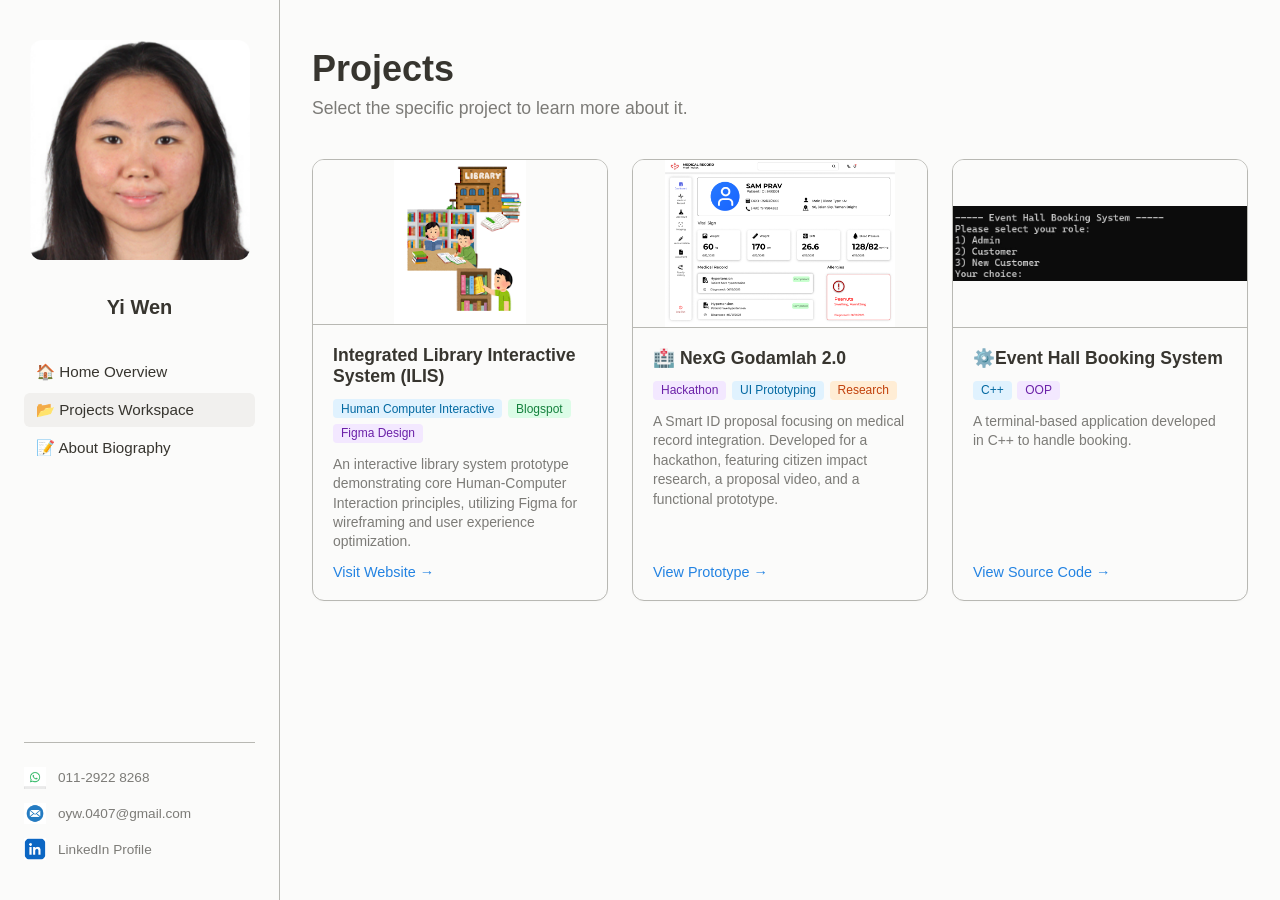
==== oyw-portfolio/project_page.html @ d90807b6 "Add files via upload" ====
<!DOCTYPE html>
<html lang="en">

<head>
    <meta charset="UTF-8">
    <meta name="viewport" content="width=device-width, initial-scale=1.0">
    <meta name="description" content="Personal engineering and development projects dashboard catalog.">
    <title>Projects | Portfolio Dashboard</title>
    <link rel="stylesheet" href="css/style.css">
</head>

<body>

    <div class="app-container">

        <aside class="sidebar">
            <div class="profile-card">
                <img src="image/profile.png" alt="Yi Wen Profile Photo" class="profile-pic" width="100" height="100"
                    loading="eager">
                <h2 class="profile-name">Yi Wen</h2>
            </div>

            <nav aria-label="Dashboard Navigation">
                <ul class="sidebar-menu">
                    <li><a href="main_page.html" class="menu-item">🏠 Home Overview</a></li>
                    <li><a href="project_page.html" class="menu-item active">📂 Projects Workspace</a></li>
                    <li><a href="biography_page.html" class="menu-item">📝 About Biography</a></li>
                </ul>
            </nav>

            <div class="contact-box">
                <a href="https://wa.me/601129228268" target="_blank" rel="noopener noreferrer" class="contact-row">
                    <img src="image/ws.png" alt="WhatsApp" class="contact-icon" width="20" height="20">
                    011-2922 8268
                </a>

                <a href="mailto:oyw.0407@gmail.com" class="contact-row">
                    <img src="image/mail.png" alt="Email" class="contact-icon" width="20" height="20">
                    oyw.0407@gmail.com
                </a>

                <a href="https://www.linkedin.com/in/yi-wen-ong-744994357/" target="_blank" rel="noopener noreferrer"
                    class="contact-row">
                    <img src="image/linkedin.png" alt="LinkedIn" class="contact-icon" width="20" height="20">
                    LinkedIn Profile
                </a>
            </div>
        </aside>

        <main class="main-viewport">
            <h1 class="heading-main">Projects</h1>
            <p class="subheading-main">Select the specific project to learn more about it.</p>

            <div class="showcase-grid">

                <!-- PROJECT 1: HCI project -->
                <article class="display-card" onclick="revealProject('Human Interactive Project.')">

                    <img src="image/library.png" alt="Hydrochloric Acid Blog Preview" class="card-image" loading="lazy">

                    <div class="card-content">
                        <h3 class="card-heading">Integrated Library Interactive System (ILIS)</h3>
                        <div class="tag-container">
                            <span class="badge-tag blue">Human Computer Interactive</span>
                            <span class="badge-tag green">Blogspot</span>
                            <span class="badge-tag purple">Figma Design</span>
                        </div>
                        <p class="card-summary">An interactive library system prototype demonstrating core
                            Human-Computer Interaction principles, utilizing Figma for wireframing and user experience
                            optimization.</p>

                        <!-- Added stopPropagation so clicking the link doesn't open the modal -->
                        <a href="https://hydrochloric-acid-g4.blogspot.com/" target="_blank" rel="noopener noreferrer"
                            onclick="event.stopPropagation()"
                            style="margin-top: auto; color: var(--interactive-blue); font-weight: 500; font-size: 0.9rem; text-decoration: none;">
                            Visit Website &rarr;
                        </a>
                    </div>
                </article>

                <!-- NexG Godamlah Hackathon Project -->
                <article class="display-card"
                    onclick="revealProject('NexG Godamlah 2.0 Smart ID', 'Hackathon, Prototyping, Healthcare UI')">

                    <!-- Remember to take a screenshot of your Figma dashboard! -->
                    <img src="image/MedicalRecord.png" alt="NexG Smart ID Figma Prototype" class="card-image"
                        width="300" height="168" loading="lazy">

                    <div class="card-content">
                        <h3 class="card-heading">🏥 NexG Godamlah 2.0</h3>

                        <div class="tag-container">
                            <span class="badge-tag purple">Hackathon</span>
                            <span class="badge-tag blue">UI Prototyping</span>
                            <span class="badge-tag orange">Research</span>
                        </div>

                        <p class="card-summary">A Smart ID proposal focusing on medical record integration. Developed
                            for a hackathon, featuring citizen impact research, a proposal video, and a functional
                            prototype.</p>

                        <!-- Direct link to your Figma Prototype -->
                        <a href="https://www.figma.com/proto/xauPd2Qvo9ei1VmjIHSFUV/Medical-Dashboard-Design--Community-?node-id=46-20&p=f&t=UVf7LqsZNd3njloR-0&scaling=min-zoom&content-scaling=fixed&page-id=0%3A1&starting-point-node-id=46%3A20"
                            target="_blank" rel="noopener noreferrer" onclick="event.stopPropagation()"
                            style="margin-top: auto; color: var(--interactive-blue); font-weight: 500; font-size: 0.9rem; text-decoration: none;">
                            View Prototype &rarr;
                        </a>
                    </div>
                </article>

                <!-- C++ Project -->
                <article class="display-card" onclick="revealProject('EventHallBooking', 'C++')">

                    <img src="image/eventhall.jpg" alt="C++ Terminal Output Preview" class="card-image" width="300"
                        height="168" loading="lazy">

                    <div class="card-content">
                        <h3 class="card-heading">⚙️Event Hall Booking System</h3>
                        <div class="tag-container">
                            <span class="badge-tag blue">C++</span>
                            <span class="badge-tag purple">OOP</span>
                        </div>
                        <p class="card-summary">A terminal-based application developed in C++ to handle booking.</p>

                        <a href="https://github.com/yiwen04/EventHallBookingSystem" target="_blank"
                            rel="noopener noreferrer" onclick="event.stopPropagation()"
                            style="margin-top: auto; color: var(--interactive-blue); font-weight: 500; font-size: 0.9rem; text-decoration: none;">
                            View Source Code &rarr;
                        </a>
                    </div>
                </article>

            </div>
        </main>
    </div>

</body>

</html>
---- oyw-portfolio/css/style.css ----
/* 1. COLOR UTILITIES & SYSTEM RESET */
:root {
    --dash-bg: #fbfbfa;
    --sidebar-bg: #fbfbfa;
    --text-main: #37352f;
    --text-muted: #7c7b77;
    --border-subtle: #b8b8b3;
    --hover-state: #f1f0ee;
    --interactive-blue: #2383e2;

    /* Category Tag Colors */
    --tag-blue-bg: #e0f2fe;
    --tag-blue-txt: #0369a1;
    --tag-purple-bg: #f3e8ff;
    --tag-purple-txt: #6b21a8;
    --tag-orange-bg: #ffedd5;
    --tag-orange-txt: #c2410c;
    --tag-green-bg: #dcfce7;
    --tag-green-txt: #15803d;
}

* {
    margin: 0;
    padding: 0;
    box-sizing: border-box;
}

body {
    font-family: -apple-system, BlinkMacSystemFont, "Segoe UI", Helvetica, Arial, sans-serif;
    color: var(--text-main);
    background-color: var(--dash-bg);
    display: flex;
    min-height: 100vh;
}

/* 2. TWO-COLUMN DASHBOARD GRID SYSTEM */
.app-container {
    display: grid;
    grid-template-columns: 1fr;
    width: 100%;
}

@media (min-width: 768px) {
    .app-container {
        /* Splitting: Left Panel (280px static) | Right Content Panel (Fluid) */
        grid-template-columns: 280px 1fr;
    }
}

/* == MAIN PAGE STYLES (main.html) ==*/
.home-body {
    display: block;
    /* Overrides the flex display used for the dashboard layout */
    background-color: var(--dash-bg);
}

header {
    background-color: #ffffff;
    text-align: center;
    border-bottom: 1px solid var(--border-subtle);
}

.top-banner {
    width: auto;
    max-width: 100%;
    height: 200px;
    object-fit: contain;
    margin: 0 auto;
    display: block;
}

@media (min-width: 768px) {
    .top-banner {
        height: 280px;
    }
}

.home-wrapper {
    max-width: 1100px;
    margin: 0 auto;
    padding: 2rem;
}

.portfolio-title {
    font-size: 2.5rem;
    font-weight: 700;
    margin-bottom: 2rem;
    color: var(--text-main);
}

/* Master 2-Column Layout for Home */
.home-layout {
    display: grid;
    grid-template-columns: 1fr;
    gap: 3rem;
}

@media (min-width: 768px) {
    .home-layout {
        grid-template-columns: 250px 1fr;
        gap: 4rem;
    }
}

/* Left Column Styles */
.profile-pic {
    width: 100%;
    max-width: 220px;
    height: auto;
    aspect-ratio: 1 / 1;
    border-radius: 12px;
    object-fit: cover;
    margin-bottom: 2rem;
}

.profile-name {
    font-size: 1.25rem;
    font-weight: 700;
    margin-bottom: 0.25rem;
}

.home-contact-block h2 {
    font-size: 1.25rem;
    border-bottom: 1px solid var(--border-subtle);
    padding-bottom: 0.5rem;
    margin-bottom: 1rem;
}

.contact-list {
    list-style: none;
    color: var(--text-main);
    font-size: 0.95rem;
    line-height: 2;
}

.contact-list a {
    color: var(--text-muted);
    text-decoration: none;
    display: flex;
    align-items: center;
    gap: 0.75rem;
    /* Space between the icon and the text */
    transition: color 0.2s ease;
}

/* Ensure the icons scale and align properly */
.contact-icon {
    width: 24px;
    height: 24px;
    object-fit: contain;
    transition: transform 0.2s ease;
}

/* Hover effects for both the text and the icon */
.contact-list a:hover {
    color: var(--interactive-blue);
}

.contact-list a:hover .contact-icon {
    transform: scale(1.1);
    /* Makes the icon pop out slightly when hovered */
}

/* Right Column Styles */
.home-about-card {
    background-color: var(--dash-bg);
    border: 1px solid var(--border-subtle);
    border-radius: 8px;
    padding: 1.5rem;
    margin-bottom: 2rem;
    box-shadow: 0 1px 2px rgba(0, 0, 0, 0.02);
}

.home-about-card h2 {
    font-size: 1.1rem;
    margin-bottom: 1rem;
    display: flex;
    align-items: center;
    gap: 0.5rem;
}

.home-about-card p {
    font-size: 0.95rem;
    color: var(--text-main);
    line-height: 1.6;
}

/* Directory Grid */
.directory-grid {
    display: grid;
    grid-template-columns: 1fr;
    gap: 1rem;
}

@media (min-width: 640px) {
    .directory-grid {
        grid-template-columns: repeat(2, 1fr);
    }
}

@media (min-width: 900px) {
    .directory-grid {
        grid-template-columns: repeat(3, 1fr);
    }
}

.directory-grid-3 {
    display: grid;
    grid-template-columns: repeat(1, 1fr);
    /* 1 column on mobile */
    gap: 1rem;
}

@media (min-width: 768px) {
    .directory-grid-3 {
        grid-template-columns: repeat(3, 1fr);
        /* 3 equal columns on desktop */
    }
}

.directory-card {
    border: 1px solid var(--border-subtle);
    border-radius: 8px;
    padding: 1.5rem;
    text-align: left;
    text-decoration: none;
    color: var(--text-main);
    font-weight: 600;
    transition: transform 0.2s ease, box-shadow 0.2s ease, border-color 0.2s ease;
    background-color: var(--dash-bg);
}

.directory-card:hover {
    transform: translateY(-2px);
    box-shadow: 0 4px 12px rgba(0, 0, 0, 0.05);
    border-color: var(--interactive-blue);
    color: var(--interactive-blue);
}

/* Decorative Bottom Wave Placeholder */
.bottom-wave {
    height: 100px;
    margin-top: 4rem;
    background-image: repeating-linear-gradient(45deg,
            transparent,
            transparent 10px,
            rgba(0, 0, 0, 0.03) 10px,
            rgba(0, 0, 0, 0.03) 11px);
    border-radius: 12px;
}

/* ==project_page STYLE==*/
/* LEFT SIDEBAR NAVIGATION PANEL */
.sidebar {
    background-color: var(--sidebar-bg);
    border-right: 1px solid var(--border-subtle);
    padding: 2.5rem 1.5rem;
    display: flex;
    flex-direction: column;
    gap: 2rem;
}

.profile-card {
    text-align: center;
}

@media (min-width: 768px) {
    .sidebar {
        position: sticky;
        top: 0;
        height: 100vh;
        overflow-y: auto;
    }
}

/* Side navigation block layout */
.sidebar-menu {
    list-style: none;
    display: flex;
    flex-direction: column;
    gap: 0.25rem;
}

.menu-item {
    display: block;
    padding: 0.5rem 0.75rem;
    border-radius: 6px;
    color: var(--text-main);
    text-decoration: none;
    font-weight: 500;
    font-size: 0.95rem;
    transition: background 0.2s ease;
}

.menu-item:hover,
.menu-item.active {
    background-color: var(--hover-state);
}

.contact-box {
    margin-top: auto;
    border-top: 1px solid var(--border-subtle);
    padding-top: 1.5rem;
    display: flex;
    flex-direction: column;
    gap: 0.85rem;
}

.contact-row {
    display: flex;
    align-items: center;
    gap: 0.5rem;
    color: var(--text-muted);
    font-size: 0.85rem;
    text-decoration: none;
    transition: color 0.2s ease;
}

.contact-icon {
    width: 22px;
    height: 22px;
    object-fit: contain;
    margin-right: 4px;
    display: inline-block;
    vertical-align: middle;
}

a.contact-row:hover {
    color: var(--interactive-blue);
}

a.contact-row:hover .contact-icon {
    transform: scale(1.1);
}

/* project_page SCROLLABLE MAIN REGION */
.main-viewport {
    padding: 3rem 2rem;
    max-width: 1000px;
    width: 100%;
}

.heading-main {
    font-size: 2.25rem;
    font-weight: 700;
    margin-bottom: 0.5rem;
}

.subheading-main {
    color: var(--text-muted);
    font-size: 1.1rem;
    margin-bottom: 2.5rem;
}

/* project_page RESPONSIVE COMPONENT GRID (CSS GRID) */
.showcase-grid {
    display: grid;
    grid-template-columns: 1fr;
    gap: 1.5rem;
}

@media (min-width: 640px) {
    .showcase-grid {
        grid-template-columns: repeat(2, 1fr);
    }
}

@media (min-width: 1024px) {
    .showcase-grid {
        grid-template-columns: repeat(3, 1fr);
    }
}

.display-card {
    background: var(--dash-bg);
    border: 1px solid var(--border-subtle);
    border-radius: 12px;
    overflow: hidden;
    cursor: pointer;
    box-shadow: 0 1px 3px rgba(0, 0, 0, 0.02);
    transition: transform 0.2s ease, box-shadow 0.2s ease;
    display: flex;
    flex-direction: column;
}

.display-card:hover {
    transform: translateY(-2px);
    box-shadow: 0 4px 12px rgba(0, 0, 0, 0.05);
}

.card-image {
    width: 100%;
    aspect-ratio: 16 / 9;
    background-color: var(--dash-bg);
    object-fit: contain;
    border-bottom: 1px solid var(--border-subtle);
}

.card-content {
    padding: 1.25rem;
    display: flex;
    flex-direction: column;
    gap: 0.75rem;
    flex-grow: 1;
}

.card-heading {
    font-size: 1.1rem;
    font-weight: 600;
}

.tag-container {
    display: flex;
    flex-wrap: wrap;
    gap: 0.35rem;
}

.badge-tag {
    font-size: 0.75rem;
    padding: 0.15rem 0.5rem;
    border-radius: 4px;
    font-weight: 500;
}

/* Category Badge Mapping Classes */
.badge-tag.blue {
    background-color: var(--tag-blue-bg);
    color: var(--tag-blue-txt);
}

.badge-tag.purple {
    background-color: var(--tag-purple-bg);
    color: var(--tag-purple-txt);
}

.badge-tag.orange {
    background-color: var(--tag-orange-bg);
    color: var(--tag-orange-txt);
}

.badge-tag.green {
    background-color: var(--tag-green-bg);
    color: var(--tag-green-txt);
}

.card-summary {
    font-size: 0.87rem;
    color: var(--text-muted);
    line-height: 1.4;
}

/* ==Skills page STYLES (skills.html)==*/

html {
    scroll-behavior: smooth;
}

.resume-section {
    margin-bottom: 3.5rem;
    scroll-margin-top: 2rem;
}

.section-title {
    font-size: 1.5rem;
    font-weight: 700;
    margin-bottom: 1.5rem;
    border-bottom: 2px solid var(--border-subtle);
    padding-bottom: 0.5rem;
}

/* Skill Tags Layout */
.skill-group {
    margin-bottom: 1.5rem;
}

.skill-group h3 {
    font-size: 0.95rem;
    color: var(--text-muted);
    margin-bottom: 0.5rem;
    font-weight: 600;
    text-transform: uppercase;
    letter-spacing: 0.5px;
}

.skill-group .tag-container {
    gap: 0.5rem;
}

.skill-group .badge-tag {
    font-size: 0.85rem;
    padding: 0.35rem 0.75rem;
}

/* Resume Cards for Experience, Awards, and Education */
.resume-card {
    background-color: var(--dash-bg);
    border: 1px solid var(--border-subtle);
    border-radius: 8px;
    padding: 1.5rem;
    margin-bottom: 1rem;
    transition: box-shadow 0.2s ease, transform 0.2s ease;
}

.resume-card:hover {
    box-shadow: 0 4px 12px rgba(0, 0, 0, 0.03);
    transform: translateX(4px);
}

.resume-card h3 {
    font-size: 1.15rem;
    margin-bottom: 0.25rem;
    color: var(--text-main);
}

.date-stamp {
    display: block;
    font-size: 0.85rem;
    color: var(--interactive-blue);
    font-weight: 600;
    margin-bottom: 0.75rem;
}

.resume-card p {
    font-size: 0.95rem;
    line-height: 1.6;
    color: var(--text-muted);
}
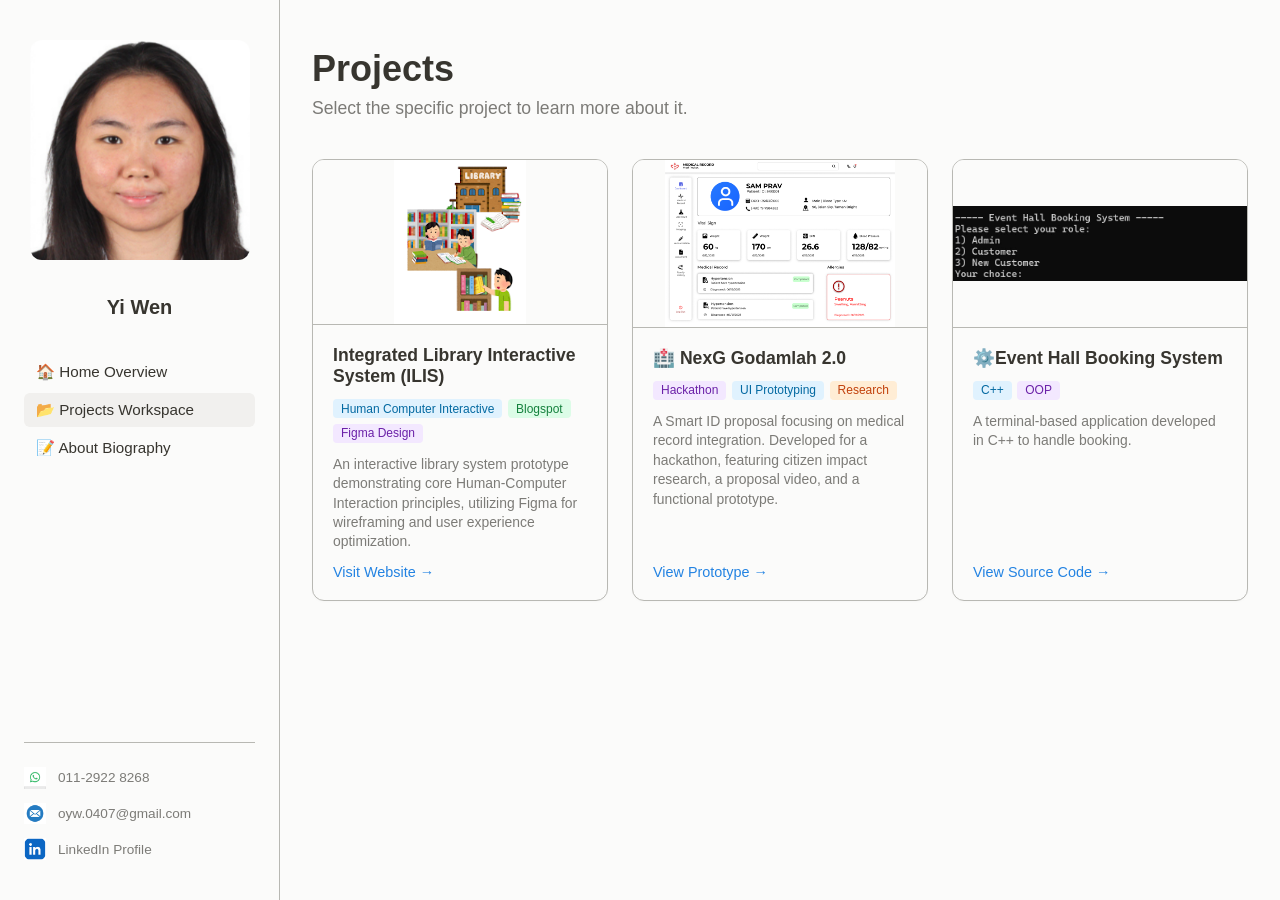
==== commit 36724222: "Add files via upload" ====
--- a/oyw-portfolio/project_page.html
+++ b/oyw-portfolio/project_page.html
@@ -22,7 +22,7 @@
 
             <nav aria-label="Dashboard Navigation">
                 <ul class="sidebar-menu">
-                    <li><a href="main_page.html" class="menu-item">🏠 Home Overview</a></li>
+                    <li><a href="index.html" class="menu-item">🏠 Home Overview</a></li>
                     <li><a href="project_page.html" class="menu-item active">📂 Projects Workspace</a></li>
                     <li><a href="biography_page.html" class="menu-item">📝 About Biography</a></li>
                 </ul>
